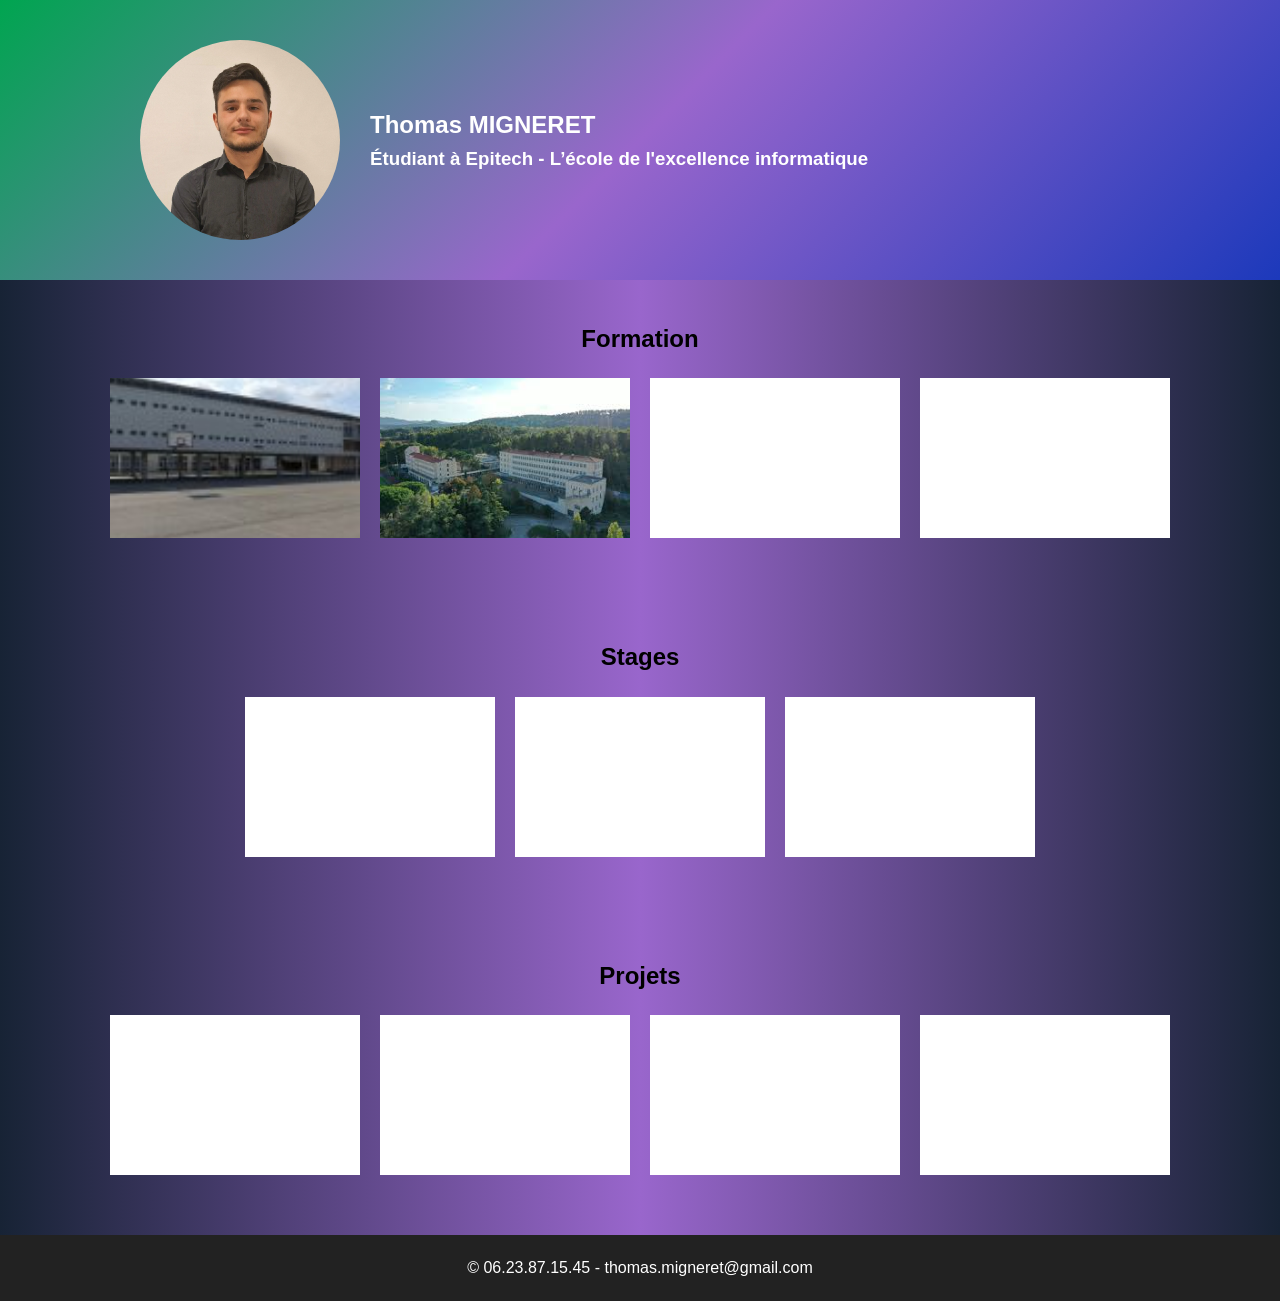
==== index.html @ 387ac21c "[ADD]test" ====
<!DOCTYPE html>
<html lang="fr">
<head>
  <meta charset="UTF-8" />
  <meta name="viewport" content="width=device-width, initial-scale=1.0"/>
  <title>Portfolio Professionnel</title>
  <link rel="stylesheet" href="style.css"/>
</head>
<body>

  <!-- ABOUT ME -->
  <section class="about-me">
    <div class="about-container">
      <img src="img/moi.png" alt="Photo de profil" class="profile-pic">
      <div class="about-text">
        <h1 id="titre">Thomas MIGNERET</h1>
        <h3 id="titre">Étudiant à Epitech - L’école de l'excellence informatique</h3>
      </div>
    </div>
  </section>

  <!-- FORMATION -->
  <section class="section-title">
    <h2 id="cass">Formation</h2>
    <div class="card-grid">

      <a href="formation-ruissatel.html" class="card-link">
        <div class="flip-card">
          <div class="flip-inner">
            <div class="flip-front"><img src="img/ruissatel.jpg" alt=""></div>
            <div class="flip-back"><p>Collège Le Ruissatel - 4 années</p></div>
          </div>
        </div>
      </a>

      <a href="src/valabre.html" class="card-link">
        <div class="flip-card">
          <div class="flip-inner">
            <div class="flip-front"><img src="img/valabre.jpeg" alt=""></div>
            <div class="flip-back"><p>Lycée agricole de Valabre - 1 année</p></div>
          </div>
        </div>
      </a>

      <a href="src/EME.html" class="card-link">
        <div class="flip-card">
          <div class="flip-inner">
            <div class="flip-front"><img src="img/eme.webp" alt=""></div>
            <div class="flip-back"><p>Lycée professionnel EME - 2 années</p></div>
          </div>
        </div>
      </a>

      <a href="src/epitech.html" class="card-link">
        <div class="flip-card">
          <div class="flip-inner">
            <div class="flip-front"><img src="img/epitech.jpg" alt=""></div>
            <div class="flip-back"><p>Epitech - Promotion 2030</p></div>
          </div>
        </div>
      </a>

    </div>
  </section>

  <!-- STAGES -->
  <section class="section-title">
    <h2 id="cass">Stages</h2>
    <div class="card-grid">

      <a href="src/eveche.html" class="card-link">
        <div class="flip-card">
          <div class="flip-inner">
            <div class="flip-front"><img src="img/eveche.jpg" alt=""></div>
            <div class="flip-back"><p>Évêché de Marseille - Technicien</p></div>
          </div>
        </div>
      </a>

      <a href="src/timone.html" class="card-link">
        <div class="flip-card">
          <div class="flip-inner">
            <div class="flip-front"><img src="img/hp.jpg" alt=""></div>
            <div class="flip-back"><p>Hôpital La Timone - Technicien réseau</p></div>
          </div>
        </div>
      </a>

      <a href="src/synkso.html" class="card-link">
        <div class="flip-card">
          <div class="flip-inner">
            <div class="flip-front"><img src="img/synkso.png" alt=""></div>
            <div class="flip-back"><p>Synkso - Technicien réseau</p></div>
          </div>
        </div>
      </a>

    </div>
  </section>

  <!-- PROJETS -->
  <section class="section-title">
    <h2 id="cass">Projets</h2>
    <div class="card-grid">

      <a href="src/projet_github/github_project.html" class="card-link">
        <div class="flip-card">
          <div class="flip-inner">
            <div class="flip-front"><img src="img/epitech.png" alt=""></div>
            <div class="flip-back"><p>Projets Epitech</p></div>
          </div>
        </div>
      </a>

      <a href="projet-chef-oeuvre.html" class="card-link">
        <div class="flip-card">
          <div class="flip-inner">
            <div class="flip-front"><img src="img/chef.png" alt=""></div>
            <div class="flip-back"><p>Projet Chef-d'œuvre</p></div>
          </div>
        </div>
      </a>

      <a href="projet-electronique.html" class="card-link">
        <div class="flip-card">
          <div class="flip-inner">
            <div class="flip-front"><img src="img/SOS.png" alt=""></div>
            <div class="flip-back"><p>Projet électronique</p></div>
          </div>
        </div>
      </a>

      <a href="projet-reseau.html" class="card-link">
        <div class="flip-card">
          <div class="flip-inner">
            <div class="flip-front"><img src="img/gemalto.png" alt=""></div>
            <div class="flip-back"><p>Projet réseau</p></div>
          </div>
        </div>
      </a>

    </div>
  </section>

  <!-- FOOTER -->
  <footer>
    <p>&copy; 06.23.87.15.45 - thomas.migneret@gmail.com</p>
  </footer>

</body>
</html>
---- style.css ----
/* RESET */
* {
  margin: 0;
  padding: 0;
  box-sizing: border-box;
}
body {
  font-family: Arial, sans-serif;
  line-height: 1.6;
  color: #333;
}

/* SECTION TITLES */
.section-title {
  padding: 40px 20px;
  text-align: center;
  background: linear-gradient(to right, #172335, #9966CC, #172335);
}

/* ABOUT ME */
.about-me {
  background: linear-gradient(135deg, #00A550, #9966CC, #1C39BB);
  padding: 40px 20px;
  border-color: #333;
}
#titre {
    color: rgb(255, 255, 255);
}
.about-container {
  display: flex;
  align-items: center;
  max-width: 1000px;
  margin: auto;
  flex-wrap: wrap;
}
.profile-pic {
  width: 200px;
  height: 200px;
  border-radius: 50%;
  object-fit: cover;
  margin-right: 30px;
}
.about-text {
  flex: 1;
}
.about-text h2 {
  margin-bottom: 10px;
}

/* CARD GRID */
.card-grid {
  display: flex;
  flex-wrap: wrap;
  justify-content: center;
  gap: 20px;
  padding: 20px;
}

/* FLIP CARD */
.flip-card {
  background-color: #fff;
  width: 250px;
  height: 160px;
  perspective: 1000px;
}
.flip-inner {
  position: relative;
  width: 100%;
  height: 100%;
  text-align: center;
  transition: transform 0.8s;
  transform-style: preserve-3d;
}
.flip-card:hover .flip-inner {
  transform: rotateY(180deg);
  /* transform: scale(0.97); */
}
.flip-front, .flip-back {
  position: absolute;
  width: 100%;
  height: 100%;
  backface-visibility: hidden;
  overflow: hidden;
}
.flip-front img {
  width: 100%;
  height: 100%;
  object-fit: cover;
}
.flip-back {
  background-color: rgb(248, 248, 248);
  color: rgb(0, 0, 0);
  display: flex;
  align-items: center;
  justify-content: center;
  transform: rotateY(180deg);
  padding: 10px;
}

#cass {
    color: black;
}

/* FOOTER */
footer {
  background: #222;
  color: #fff;
  text-align: center;
  padding: 20px;
}

/* RESPONSIVE */
@media (max-width: 768px) {
  .about-container {
    flex-direction: column;
    align-items: center;
    text-align: center;
  }
  .profile-pic {
    margin-right: 0;
    margin-bottom: 20px;
  }
}
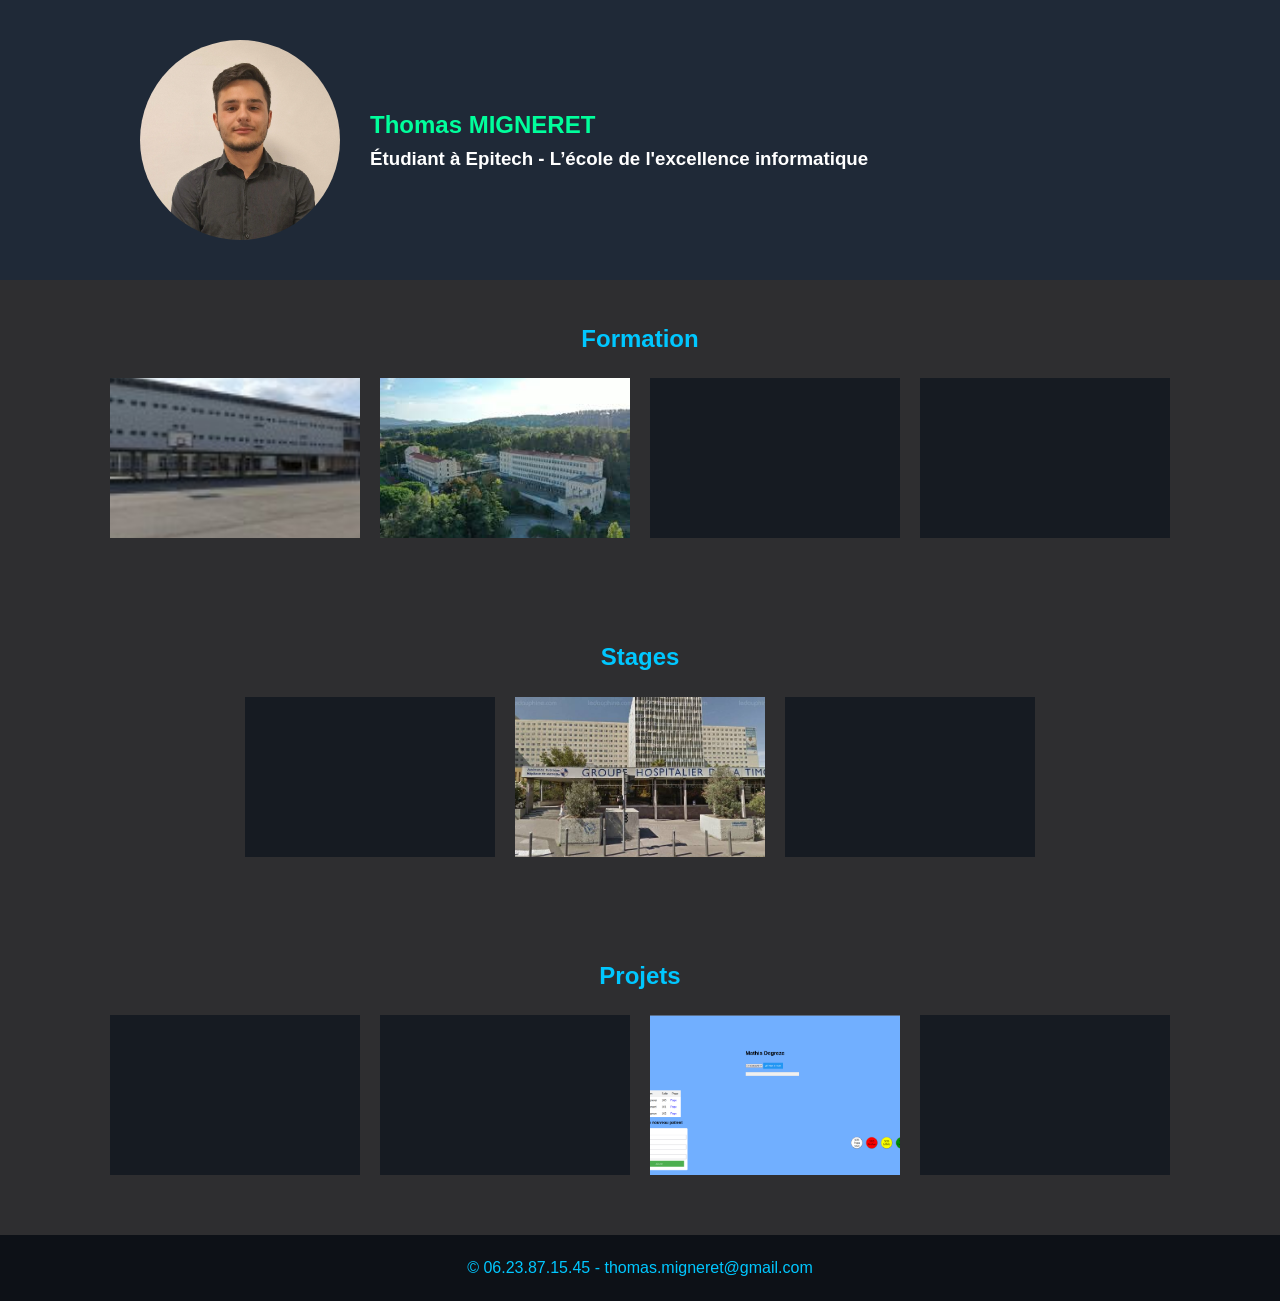
==== commit 7e335785: "[REFONT]style" ====
--- a/index.html
+++ b/index.html
@@ -14,7 +14,7 @@
       <img src="img/moi.png" alt="Photo de profil" class="profile-pic">
       <div class="about-text">
         <h1 id="titre">Thomas MIGNERET</h1>
-        <h3 id="titre">Étudiant à Epitech - L’école de l'excellence informatique</h3>
+        <h3 id="sous-titre">Étudiant à Epitech - L’école de l'excellence informatique</h3>
       </div>
     </div>
   </section>
--- a/style.css
+++ b/style.css
@@ -14,17 +14,22 @@
 .section-title {
   padding: 40px 20px;
   text-align: center;
-  background: linear-gradient(to right, #172335, #9966CC, #172335);
+  background-color: #2e2e30;
 }
 
 /* ABOUT ME */
 .about-me {
-  background: linear-gradient(135deg, #00A550, #9966CC, #1C39BB);
+  /* background: linear-gradient(135deg, #00A550, #9966CC, #1C39BB); */
+  background-color: #1F2937;
   padding: 40px 20px;
   border-color: #333;
 }
 #titre {
-    color: rgb(255, 255, 255);
+    color: #00FF9C;
+}
+
+#sous-titre {
+  color: #FFFFFF;
 }
 .about-container {
   display: flex;
@@ -58,7 +63,7 @@
 
 /* FLIP CARD */
 .flip-card {
-  background-color: #fff;
+  background-color: #161B22;
   width: 250px;
   height: 160px;
   perspective: 1000px;
@@ -74,6 +79,7 @@
 .flip-card:hover .flip-inner {
   transform: rotateY(180deg);
   /* transform: scale(0.97); */
+  border: 1px solid #00FF9C;
 }
 .flip-front, .flip-back {
   position: absolute;
@@ -88,8 +94,8 @@
   object-fit: cover;
 }
 .flip-back {
-  background-color: rgb(248, 248, 248);
-  color: rgb(0, 0, 0);
+  background-color: #161B22;
+  color: #E2E8F0;
   display: flex;
   align-items: center;
   justify-content: center;
@@ -98,13 +104,13 @@
 }
 
 #cass {
-    color: black;
+    color: #00C7FF;
 }
 
 /* FOOTER */
 footer {
-  background: #222;
-  color: #fff;
+  background-color: #0D1117;
+  color: #00C7FF;
   text-align: center;
   padding: 20px;
 }
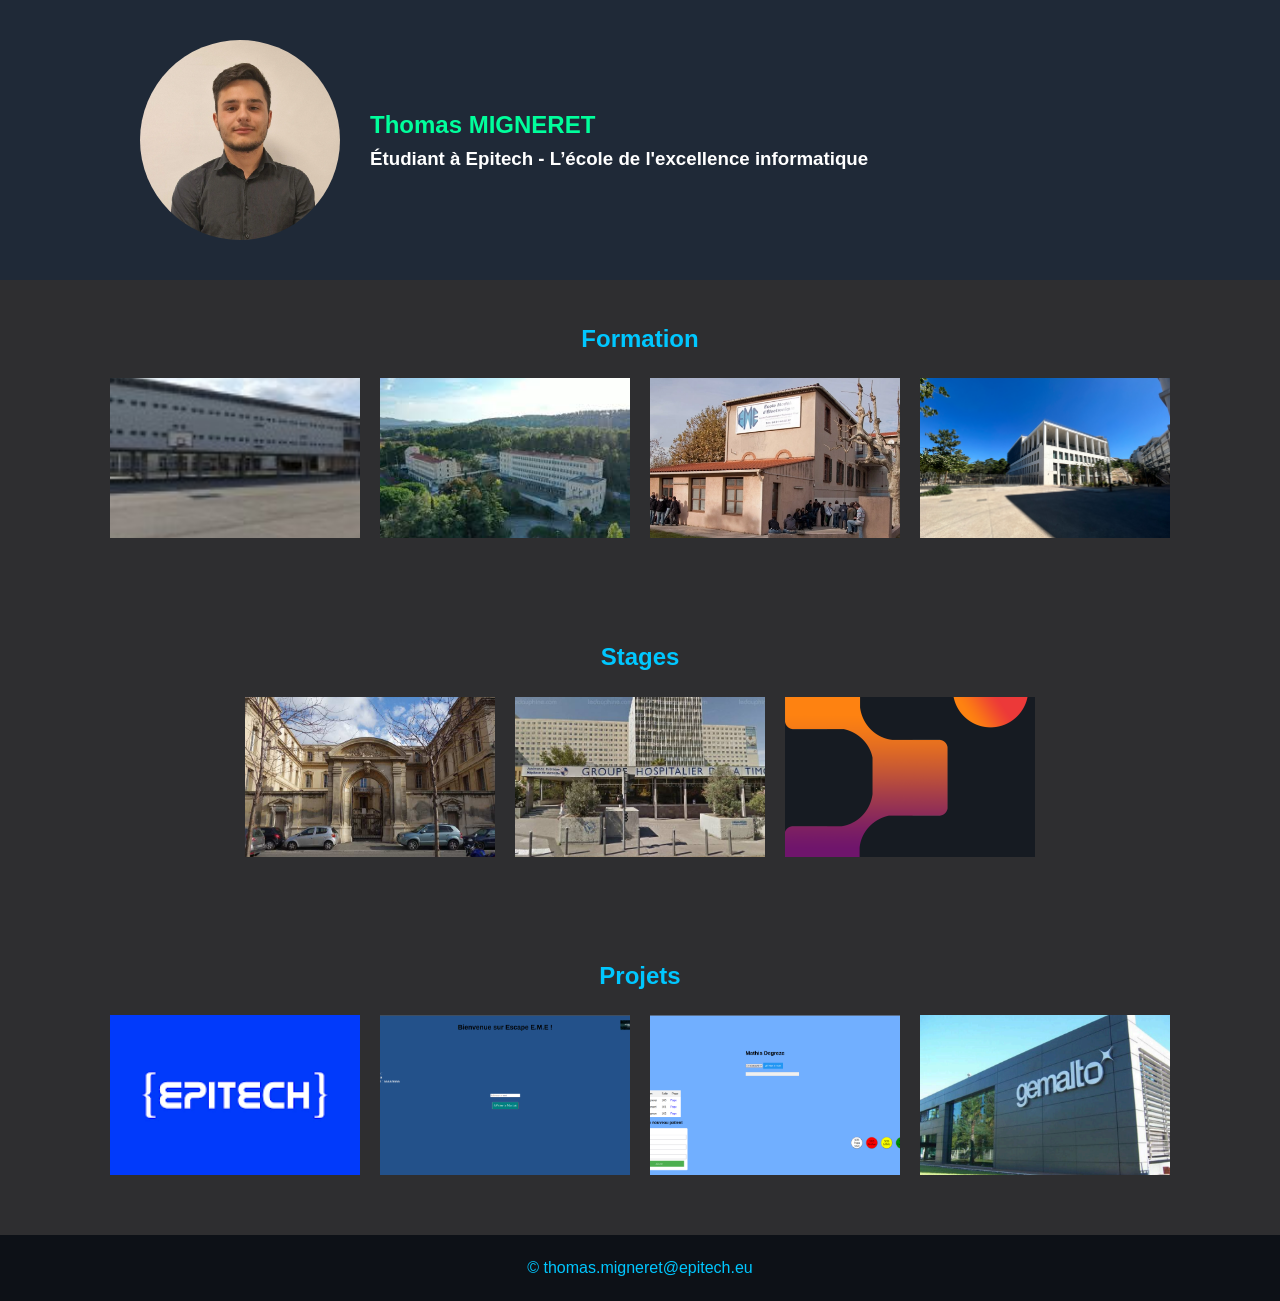
==== commit a75f68db: "[REVIEW]footer" ====
--- a/index.html
+++ b/index.html
@@ -144,7 +144,7 @@
 
   <!-- FOOTER -->
   <footer>
-    <p>&copy; 06.23.87.15.45 - thomas.migneret@gmail.com</p>
+    <p>&copy; thomas.migneret@epitech.eu</p>
   </footer>
 
 </body>
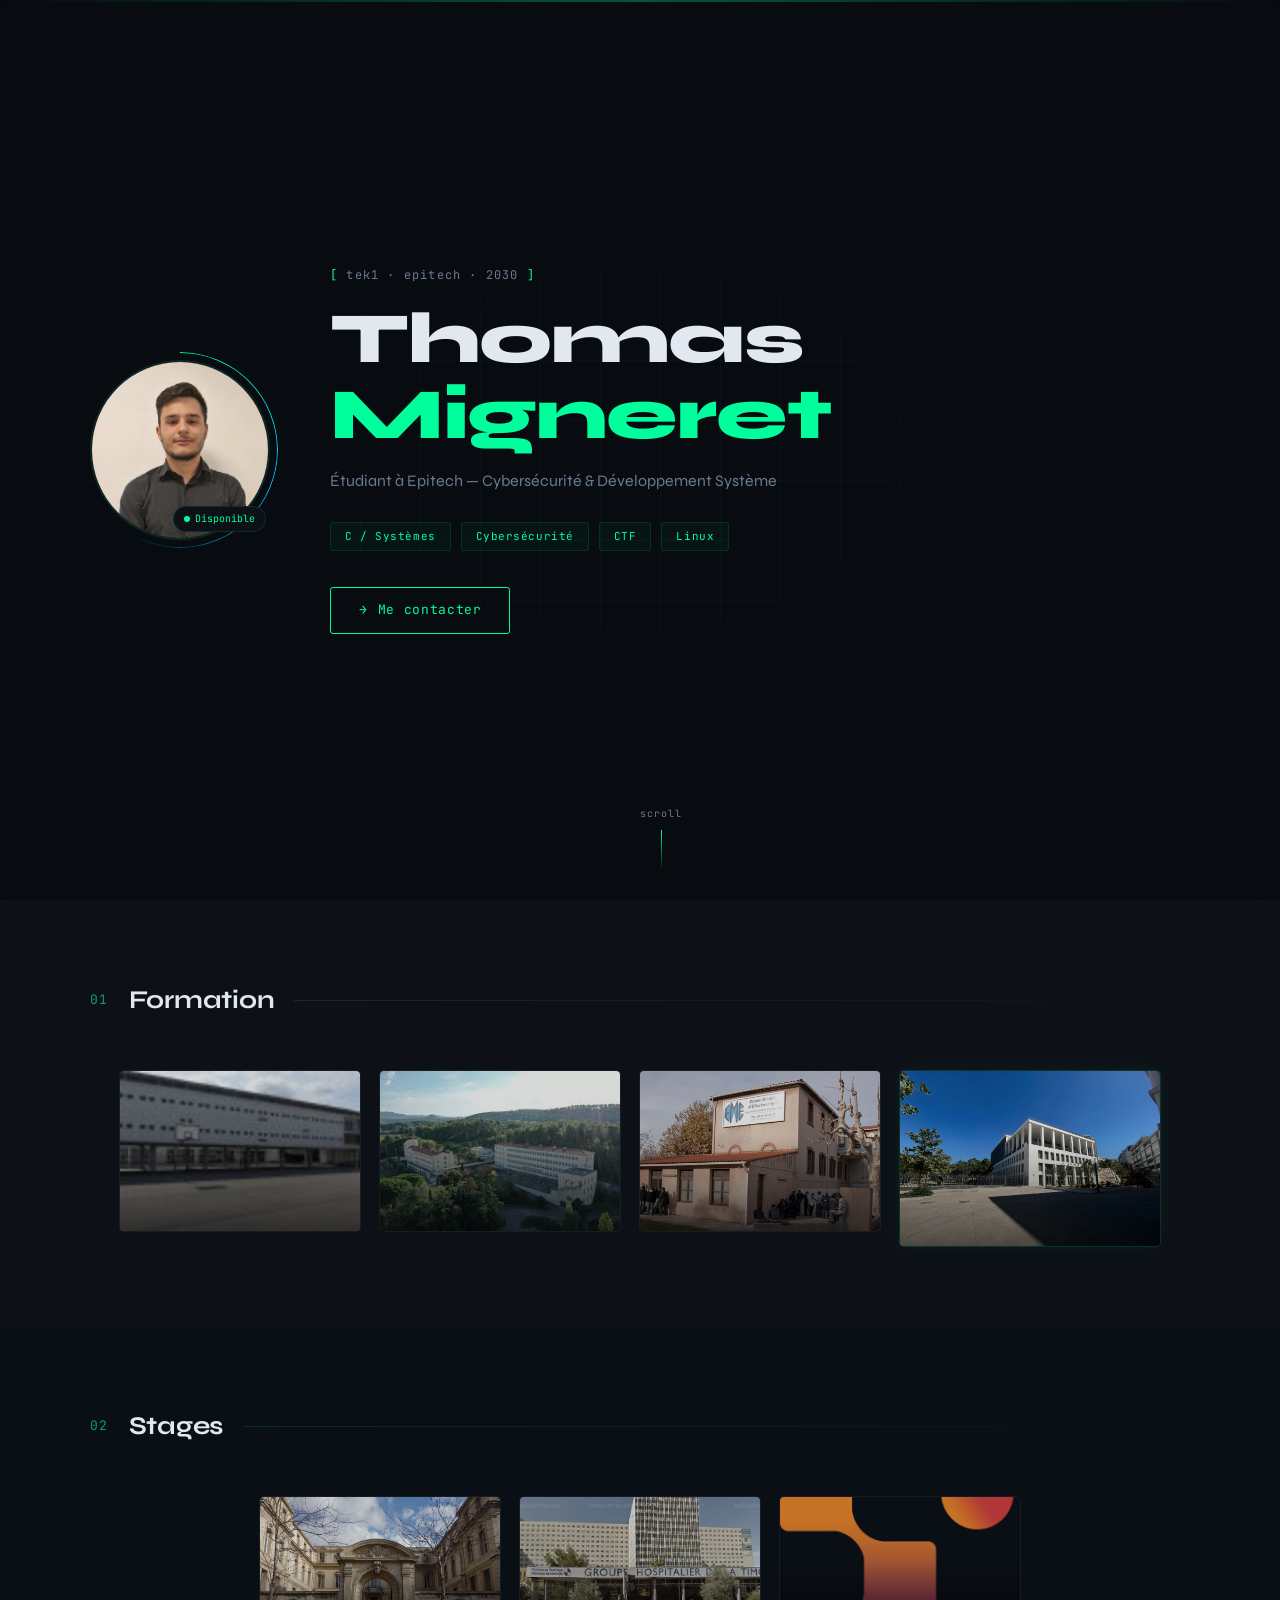
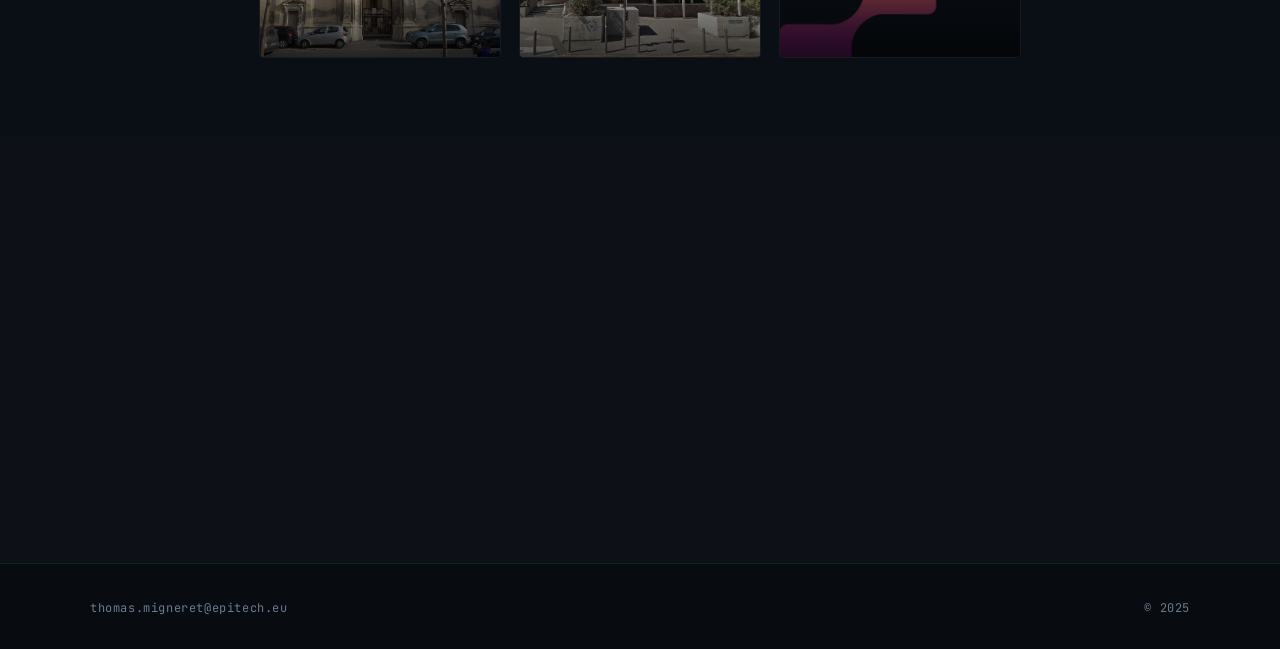
==== commit 7761b4cf: "[release]style" ====
--- a/index.html
+++ b/index.html
@@ -3,32 +3,79 @@
 <head>
   <meta charset="UTF-8" />
   <meta name="viewport" content="width=device-width, initial-scale=1.0"/>
-  <title>Portfolio Professionnel</title>
+  <title>Thomas Migneret — Portfolio</title>
+  <link rel="preconnect" href="https://fonts.googleapis.com">
+  <link rel="preconnect" href="https://fonts.gstatic.com" crossorigin>
+  <link href="https://fonts.googleapis.com/css2?family=JetBrains+Mono:wght@300;400;500;700&family=Syne:wght@400;600;700;800&display=swap" rel="stylesheet">
   <link rel="stylesheet" href="style.css"/>
 </head>
 <body>
 
-  <!-- ABOUT ME -->
-  <section class="about-me">
-    <div class="about-container">
-      <img src="img/moi.png" alt="Photo de profil" class="profile-pic">
-      <div class="about-text">
-        <h1 id="titre">Thomas MIGNERET</h1>
-        <h3 id="sous-titre">Étudiant à Epitech - L’école de l'excellence informatique</h3>
+  <div class="scan-line"></div>
+  <div class="noise-overlay"></div>
+
+  <!-- HERO -->
+  <section class="hero">
+    <div class="hero-bg-grid"></div>
+    <div class="hero-content">
+      <div class="hero-left">
+        <div class="profile-wrapper">
+          <div class="profile-ring"></div>
+          <img src="img/moi.png" alt="Photo de profil" class="profile-pic">
+          <div class="profile-status">
+            <span class="status-dot"></span>
+            <span class="status-text">Disponible</span>
+          </div>
+        </div>
       </div>
+      <div class="hero-right">
+        <div class="hero-tag">
+          <span class="tag-bracket">[</span>
+          <span class="tag-text">tek1 · epitech · 2030</span>
+          <span class="tag-bracket">]</span>
+        </div>
+        <h1 class="hero-name">Thomas<br><span class="accent">Migneret</span></h1>
+        <p class="hero-sub">Étudiant à Epitech — Cybersécurité & Développement Système</p>
+        <div class="hero-skills">
+          <span class="skill-tag">C / Systèmes</span>
+          <span class="skill-tag">Cybersécurité</span>
+          <span class="skill-tag">CTF</span>
+          <span class="skill-tag">Linux</span>
+        </div>
+        <a href="mailto:thomas.migneret@epitech.eu" class="cta-btn">
+          <span class="cta-icon">→</span> Me contacter
+        </a>
+      </div>
+    </div>
+    <div class="hero-scroll">
+      <span>scroll</span>
+      <div class="scroll-bar"></div>
     </div>
   </section>
 
   <!-- FORMATION -->
-  <section class="section-title">
-    <h2 id="cass">Formation</h2>
+  <section class="portfolio-section">
+    <div class="section-header">
+      <span class="section-num">01</span>
+      <h2 class="section-title">Formation</h2>
+      <div class="section-line"></div>
+    </div>
     <div class="card-grid">
 
       <a href="formation-ruissatel.html" class="card-link">
         <div class="flip-card">
           <div class="flip-inner">
-            <div class="flip-front"><img src="img/ruissatel.jpg" alt=""></div>
-            <div class="flip-back"><p>Collège Le Ruissatel - 4 années</p></div>
+            <div class="flip-front">
+              <img src="img/ruissatel.jpg" alt="Collège Le Ruissatel">
+              <div class="card-overlay"></div>
+            </div>
+            <div class="flip-back">
+              <div class="card-back-content">
+                <span class="card-cat">Collège</span>
+                <p class="card-title">Le Ruissatel</p>
+                <span class="card-duration">4 années</span>
+              </div>
+            </div>
           </div>
         </div>
       </a>
@@ -36,8 +83,17 @@
       <a href="src/valabre.html" class="card-link">
         <div class="flip-card">
           <div class="flip-inner">
-            <div class="flip-front"><img src="img/valabre.jpeg" alt=""></div>
-            <div class="flip-back"><p>Lycée agricole de Valabre - 1 année</p></div>
+            <div class="flip-front">
+              <img src="img/valabre.jpeg" alt="Lycée de Valabre">
+              <div class="card-overlay"></div>
+            </div>
+            <div class="flip-back">
+              <div class="card-back-content">
+                <span class="card-cat">Lycée agricole</span>
+                <p class="card-title">Valabre</p>
+                <span class="card-duration">1 année</span>
+              </div>
+            </div>
           </div>
         </div>
       </a>
@@ -45,17 +101,35 @@
       <a href="src/EME.html" class="card-link">
         <div class="flip-card">
           <div class="flip-inner">
-            <div class="flip-front"><img src="img/eme.webp" alt=""></div>
-            <div class="flip-back"><p>Lycée professionnel EME - 2 années</p></div>
+            <div class="flip-front">
+              <img src="img/eme.webp" alt="Lycée EME">
+              <div class="card-overlay"></div>
+            </div>
+            <div class="flip-back">
+              <div class="card-back-content">
+                <span class="card-cat">Lycée pro</span>
+                <p class="card-title">EME</p>
+                <span class="card-duration">2 années</span>
+              </div>
+            </div>
           </div>
         </div>
       </a>
 
       <a href="src/epitech.html" class="card-link">
-        <div class="flip-card">
-          <div class="flip-inner">
-            <div class="flip-front"><img src="img/epitech.jpg" alt=""></div>
-            <div class="flip-back"><p>Epitech - Promotion 2030</p></div>
+        <div class="flip-card featured">
+          <div class="flip-inner">
+            <div class="flip-front">
+              <img src="img/epitech.jpg" alt="Epitech">
+              <div class="card-overlay"></div>
+            </div>
+            <div class="flip-back">
+              <div class="card-back-content">
+                <span class="card-cat">Grande école</span>
+                <p class="card-title">Epitech</p>
+                <span class="card-duration">Promo 2030</span>
+              </div>
+            </div>
           </div>
         </div>
       </a>
@@ -64,15 +138,28 @@
   </section>
 
   <!-- STAGES -->
-  <section class="section-title">
-    <h2 id="cass">Stages</h2>
+  <section class="portfolio-section alt-bg">
+    <div class="section-header">
+      <span class="section-num">02</span>
+      <h2 class="section-title">Stages</h2>
+      <div class="section-line"></div>
+    </div>
     <div class="card-grid">
 
       <a href="src/eveche.html" class="card-link">
         <div class="flip-card">
           <div class="flip-inner">
-            <div class="flip-front"><img src="img/eveche.jpg" alt=""></div>
-            <div class="flip-back"><p>Évêché de Marseille - Technicien</p></div>
+            <div class="flip-front">
+              <img src="img/eveche.jpg" alt="Évêché de Marseille">
+              <div class="card-overlay"></div>
+            </div>
+            <div class="flip-back">
+              <div class="card-back-content">
+                <span class="card-cat">Stage</span>
+                <p class="card-title">Évêché de Marseille</p>
+                <span class="card-duration">Technicien</span>
+              </div>
+            </div>
           </div>
         </div>
       </a>
@@ -80,8 +167,17 @@
       <a href="src/timone.html" class="card-link">
         <div class="flip-card">
           <div class="flip-inner">
-            <div class="flip-front"><img src="img/hp.jpg" alt=""></div>
-            <div class="flip-back"><p>Hôpital La Timone - Technicien réseau</p></div>
+            <div class="flip-front">
+              <img src="img/hp.jpg" alt="Hôpital La Timone">
+              <div class="card-overlay"></div>
+            </div>
+            <div class="flip-back">
+              <div class="card-back-content">
+                <span class="card-cat">Stage</span>
+                <p class="card-title">Hôpital La Timone</p>
+                <span class="card-duration">Technicien réseau</span>
+              </div>
+            </div>
           </div>
         </div>
       </a>
@@ -89,8 +185,17 @@
       <a href="src/synkso.html" class="card-link">
         <div class="flip-card">
           <div class="flip-inner">
-            <div class="flip-front"><img src="img/synkso.png" alt=""></div>
-            <div class="flip-back"><p>Synkso - Technicien réseau</p></div>
+            <div class="flip-front">
+              <img src="img/synkso.png" alt="Synkso">
+              <div class="card-overlay"></div>
+            </div>
+            <div class="flip-back">
+              <div class="card-back-content">
+                <span class="card-cat">Stage</span>
+                <p class="card-title">Synkso</p>
+                <span class="card-duration">Technicien réseau</span>
+              </div>
+            </div>
           </div>
         </div>
       </a>
@@ -99,15 +204,28 @@
   </section>
 
   <!-- PROJETS -->
-  <section class="section-title">
-    <h2 id="cass">Projets</h2>
+  <section class="portfolio-section">
+    <div class="section-header">
+      <span class="section-num">03</span>
+      <h2 class="section-title">Projets</h2>
+      <div class="section-line"></div>
+    </div>
     <div class="card-grid">
 
       <a href="src/projet_github/github_project.html" class="card-link">
-        <div class="flip-card">
-          <div class="flip-inner">
-            <div class="flip-front"><img src="img/epitech.png" alt=""></div>
-            <div class="flip-back"><p>Projets Epitech</p></div>
+        <div class="flip-card featured">
+          <div class="flip-inner">
+            <div class="flip-front">
+              <img src="img/epitech.png" alt="Projets Epitech">
+              <div class="card-overlay"></div>
+            </div>
+            <div class="flip-back">
+              <div class="card-back-content">
+                <span class="card-cat">GitHub</span>
+                <p class="card-title">Projets Epitech</p>
+                <span class="card-duration">Voir tout →</span>
+              </div>
+            </div>
           </div>
         </div>
       </a>
@@ -115,8 +233,17 @@
       <a href="projet-chef-oeuvre.html" class="card-link">
         <div class="flip-card">
           <div class="flip-inner">
-            <div class="flip-front"><img src="img/chef.png" alt=""></div>
-            <div class="flip-back"><p>Projet Chef-d'œuvre</p></div>
+            <div class="flip-front">
+              <img src="img/chef.png" alt="Projet Chef-d'oeuvre">
+              <div class="card-overlay"></div>
+            </div>
+            <div class="flip-back">
+              <div class="card-back-content">
+                <span class="card-cat">Projet</span>
+                <p class="card-title">Chef-d'œuvre</p>
+                <span class="card-duration">Voir →</span>
+              </div>
+            </div>
           </div>
         </div>
       </a>
@@ -124,8 +251,17 @@
       <a href="projet-electronique.html" class="card-link">
         <div class="flip-card">
           <div class="flip-inner">
-            <div class="flip-front"><img src="img/SOS.png" alt=""></div>
-            <div class="flip-back"><p>Projet électronique</p></div>
+            <div class="flip-front">
+              <img src="img/SOS.png" alt="Projet électronique">
+              <div class="card-overlay"></div>
+            </div>
+            <div class="flip-back">
+              <div class="card-back-content">
+                <span class="card-cat">Électronique</span>
+                <p class="card-title">SOS Chute</p>
+                <span class="card-duration">ESP32 · Arduino</span>
+              </div>
+            </div>
           </div>
         </div>
       </a>
@@ -133,8 +269,17 @@
       <a href="projet-reseau.html" class="card-link">
         <div class="flip-card">
           <div class="flip-inner">
-            <div class="flip-front"><img src="img/gemalto.png" alt=""></div>
-            <div class="flip-back"><p>Projet réseau</p></div>
+            <div class="flip-front">
+              <img src="img/gemalto.png" alt="Projet réseau">
+              <div class="card-overlay"></div>
+            </div>
+            <div class="flip-back">
+              <div class="card-back-content">
+                <span class="card-cat">Réseau</span>
+                <p class="card-title">Projet réseau</p>
+                <span class="card-duration">Voir →</span>
+              </div>
+            </div>
           </div>
         </div>
       </a>
@@ -144,8 +289,31 @@
 
   <!-- FOOTER -->
   <footer>
-    <p>&copy; thomas.migneret@epitech.eu</p>
+    <div class="footer-inner">
+      <div class="footer-left">
+        <span class="footer-mono">thomas.migneret@epitech.eu</span>
+      </div>
+      <div class="footer-right">
+        <span class="footer-mono">© 2025</span>
+      </div>
+    </div>
   </footer>
 
+  <script>
+    // Glitch effect sur le nom
+    const name = document.querySelector('.hero-name');
+    setInterval(() => {
+      name.classList.add('glitch');
+      setTimeout(() => name.classList.remove('glitch'), 200);
+    }, 5000);
+
+    // Fade-in au scroll
+    const observer = new IntersectionObserver((entries) => {
+      entries.forEach(e => {
+        if (e.isIntersecting) e.target.classList.add('visible');
+      });
+    }, { threshold: 0.1 });
+    document.querySelectorAll('.flip-card, .section-header').forEach(el => observer.observe(el));
+  </script>
 </body>
 </html>
--- a/style.css
+++ b/style.css
@@ -1,129 +1,491 @@
-/* RESET */
-* {
-  margin: 0;
-  padding: 0;
+/* ============================
+   RESET & BASE
+   ============================ */
+*, *::before, *::after {
+  margin: 0; padding: 0;
   box-sizing: border-box;
 }
+
+:root {
+  --bg-deep:     #080B10;
+  --bg-mid:      #0D1117;
+  --bg-card:     #111820;
+  --bg-section:  #0A0F16;
+  --green:       #00FF9C;
+  --green-dim:   #00C97A;
+  --blue:        #00C7FF;
+  --blue-dim:    #0099CC;
+  --text:        #E2E8F0;
+  --text-muted:  #6B7A90;
+  --border:      rgba(0,255,156,0.12);
+  --border-blue: rgba(0,199,255,0.15);
+  --font-mono:   'JetBrains Mono', monospace;
+  --font-display: 'Syne', sans-serif;
+}
+
+html { scroll-behavior: smooth; }
+
 body {
-  font-family: Arial, sans-serif;
+  font-family: var(--font-display);
+  background-color: var(--bg-deep);
+  color: var(--text);
   line-height: 1.6;
-  color: #333;
-}
-
-/* SECTION TITLES */
-.section-title {
-  padding: 40px 20px;
-  text-align: center;
-  background-color: #2e2e30;
-}
-
-/* ABOUT ME */
-.about-me {
-  /* background: linear-gradient(135deg, #00A550, #9966CC, #1C39BB); */
-  background-color: #1F2937;
-  padding: 40px 20px;
-  border-color: #333;
-}
-#titre {
-    color: #00FF9C;
-}
-
-#sous-titre {
-  color: #FFFFFF;
-}
-.about-container {
-  display: flex;
-  align-items: center;
-  max-width: 1000px;
-  margin: auto;
-  flex-wrap: wrap;
+  overflow-x: hidden;
+}
+
+/* ============================
+   AMBIENT EFFECTS
+   ============================ */
+.scan-line {
+  position: fixed;
+  top: 0; left: 0; right: 0;
+  height: 2px;
+  background: linear-gradient(90deg, transparent, var(--green), transparent);
+  opacity: 0.3;
+  animation: scanMove 8s linear infinite;
+  z-index: 999;
+  pointer-events: none;
+}
+@keyframes scanMove {
+  0%   { top: 0; opacity: 0.4; }
+  50%  { opacity: 0.1; }
+  100% { top: 100vh; opacity: 0.4; }
+}
+
+.noise-overlay {
+  position: fixed;
+  inset: 0;
+  background-image: url("data:image/svg+xml,%3Csvg viewBox='0 0 256 256' xmlns='http://www.w3.org/2000/svg'%3E%3Cfilter id='noise'%3E%3CfeTurbulence type='fractalNoise' baseFrequency='0.9' numOctaves='4' stitchTiles='stitch'/%3E%3C/filter%3E%3Crect width='100%25' height='100%25' filter='url(%23noise)'/%3E%3C/svg%3E");
+  opacity: 0.025;
+  pointer-events: none;
+  z-index: 0;
+}
+
+/* ============================
+   HERO
+   ============================ */
+.hero {
+  position: relative;
+  min-height: 100vh;
+  display: flex;
+  flex-direction: column;
+  justify-content: center;
+  background: var(--bg-deep);
+  overflow: hidden;
+  padding: 60px 40px;
+}
+
+.hero-bg-grid {
+  position: absolute;
+  inset: 0;
+  background-image:
+    linear-gradient(rgba(0,255,156,0.04) 1px, transparent 1px),
+    linear-gradient(90deg, rgba(0,255,156,0.04) 1px, transparent 1px);
+  background-size: 60px 60px;
+  mask-image: radial-gradient(ellipse 80% 80% at 50% 50%, black, transparent);
+}
+
+.hero-content {
+  position: relative;
+  display: flex;
+  align-items: center;
+  gap: 60px;
+  max-width: 1100px;
+  margin: 0 auto;
+  width: 100%;
+  z-index: 1;
+}
+
+/* Profile */
+.hero-left { flex-shrink: 0; }
+
+.profile-wrapper {
+  position: relative;
+  width: 180px;
+  height: 180px;
 }
 .profile-pic {
-  width: 200px;
-  height: 200px;
+  width: 180px;
+  height: 180px;
   border-radius: 50%;
   object-fit: cover;
-  margin-right: 30px;
-}
-.about-text {
+  border: 2px solid var(--border);
+  position: relative;
+  z-index: 1;
+  filter: grayscale(20%) contrast(1.05);
+  transition: filter 0.3s;
+}
+.profile-pic:hover { filter: grayscale(0%) contrast(1.1); }
+
+.profile-ring {
+  position: absolute;
+  inset: -8px;
+  border-radius: 50%;
+  border: 1px solid transparent;
+  background: conic-gradient(var(--green), var(--blue), transparent 60%) border-box;
+  -webkit-mask: linear-gradient(#fff 0 0) padding-box, linear-gradient(#fff 0 0);
+  -webkit-mask-composite: destination-out;
+  mask-composite: exclude;
+  animation: ringRotate 8s linear infinite;
+}
+@keyframes ringRotate { to { transform: rotate(360deg); } }
+
+.profile-status {
+  position: absolute;
+  bottom: 8px; right: 4px;
+  display: flex;
+  align-items: center;
+  gap: 5px;
+  background: var(--bg-mid);
+  border: 1px solid var(--border);
+  border-radius: 20px;
+  padding: 4px 10px;
+  font-family: var(--font-mono);
+  font-size: 10px;
+  color: var(--green);
+  z-index: 2;
+}
+.status-dot {
+  width: 6px; height: 6px;
+  border-radius: 50%;
+  background: var(--green);
+  animation: pulse 2s ease infinite;
+}
+@keyframes pulse {
+  0%, 100% { opacity: 1; transform: scale(1); }
+  50%       { opacity: 0.5; transform: scale(0.8); }
+}
+
+/* Hero text */
+.hero-right { flex: 1; }
+
+.hero-tag {
+  font-family: var(--font-mono);
+  font-size: 12px;
+  color: var(--text-muted);
+  letter-spacing: 0.1em;
+  margin-bottom: 16px;
+  animation: fadeIn 0.6s ease both;
+}
+.tag-bracket { color: var(--green); }
+
+.hero-name {
+  font-family: var(--font-display);
+  font-size: clamp(2.8rem, 6vw, 4.5rem);
+  font-weight: 800;
+  line-height: 1.05;
+  color: var(--text);
+  letter-spacing: -0.02em;
+  margin-bottom: 16px;
+  animation: fadeIn 0.6s 0.1s ease both;
+}
+.hero-name .accent { color: var(--green); }
+
+.hero-name.glitch {
+  text-shadow:
+    2px 0 var(--blue), -2px 0 var(--green);
+  animation: glitch 0.15s steps(2) both;
+}
+@keyframes glitch {
+  0%   { clip-path: inset(10% 0 80% 0); transform: translateX(-3px); }
+  25%  { clip-path: inset(40% 0 50% 0); transform: translateX(3px); }
+  50%  { clip-path: inset(70% 0 20% 0); transform: translateX(-2px); }
+  100% { clip-path: none; transform: none; }
+}
+
+.hero-sub {
+  font-size: 1rem;
+  color: var(--text-muted);
+  margin-bottom: 28px;
+  font-weight: 400;
+  animation: fadeIn 0.6s 0.2s ease both;
+}
+
+.hero-skills {
+  display: flex;
+  flex-wrap: wrap;
+  gap: 10px;
+  margin-bottom: 36px;
+  animation: fadeIn 0.6s 0.3s ease both;
+}
+.skill-tag {
+  font-family: var(--font-mono);
+  font-size: 11px;
+  padding: 5px 14px;
+  border: 1px solid var(--border);
+  border-radius: 3px;
+  color: var(--green);
+  background: rgba(0,255,156,0.04);
+  letter-spacing: 0.05em;
+  transition: all 0.2s;
+}
+.skill-tag:hover {
+  background: rgba(0,255,156,0.1);
+  border-color: var(--green);
+}
+
+.cta-btn {
+  display: inline-flex;
+  align-items: center;
+  gap: 10px;
+  padding: 12px 28px;
+  background: transparent;
+  border: 1px solid var(--green);
+  color: var(--green);
+  text-decoration: none;
+  font-family: var(--font-mono);
+  font-size: 13px;
+  border-radius: 3px;
+  letter-spacing: 0.05em;
+  transition: all 0.25s;
+  animation: fadeIn 0.6s 0.4s ease both;
+  position: relative;
+  overflow: hidden;
+}
+.cta-btn::before {
+  content: '';
+  position: absolute;
+  inset: 0;
+  background: var(--green);
+  transform: translateX(-100%);
+  transition: transform 0.25s;
+  z-index: -1;
+}
+.cta-btn:hover {
+  color: var(--bg-deep);
+}
+.cta-btn:hover::before { transform: translateX(0); }
+.cta-icon { transition: transform 0.2s; }
+.cta-btn:hover .cta-icon { transform: translateX(4px); }
+
+/* Scroll hint */
+.hero-scroll {
+  position: absolute;
+  bottom: 30px; left: 50%;
+  transform: translateX(-50%);
+  display: flex;
+  flex-direction: column;
+  align-items: center;
+  gap: 8px;
+  font-family: var(--font-mono);
+  font-size: 10px;
+  color: var(--text-muted);
+  letter-spacing: 0.1em;
+  animation: fadeIn 1s 1s ease both;
+}
+.scroll-bar {
+  width: 1px;
+  height: 40px;
+  background: linear-gradient(var(--green), transparent);
+  animation: scrollPulse 1.5s ease infinite;
+}
+@keyframes scrollPulse {
+  0%, 100% { opacity: 0.3; transform: scaleY(1); }
+  50%       { opacity: 1; transform: scaleY(1.1); }
+}
+
+@keyframes fadeIn {
+  from { opacity: 0; transform: translateY(12px); }
+  to   { opacity: 1; transform: translateY(0); }
+}
+
+/* ============================
+   SECTIONS
+   ============================ */
+.portfolio-section {
+  padding: 80px 40px;
+  background: var(--bg-mid);
+  position: relative;
+}
+.portfolio-section.alt-bg {
+  background: var(--bg-section);
+}
+
+.section-header {
+  display: flex;
+  align-items: center;
+  gap: 20px;
+  max-width: 1100px;
+  margin: 0 auto 50px;
+  opacity: 0;
+  transform: translateY(20px);
+  transition: opacity 0.5s, transform 0.5s;
+}
+.section-header.visible {
+  opacity: 1; transform: translateY(0);
+}
+
+.section-num {
+  font-family: var(--font-mono);
+  font-size: 13px;
+  color: var(--green);
+  opacity: 0.6;
+  letter-spacing: 0.1em;
+}
+.section-title {
+  font-family: var(--font-display);
+  font-size: 1.6rem;
+  font-weight: 700;
+  color: var(--text);
+  letter-spacing: -0.01em;
+}
+.section-line {
   flex: 1;
-}
-.about-text h2 {
-  margin-bottom: 10px;
-}
-
-/* CARD GRID */
+  height: 1px;
+  background: linear-gradient(90deg, var(--border-blue), transparent);
+}
+
+/* ============================
+   CARD GRID
+   ============================ */
 .card-grid {
   display: flex;
   flex-wrap: wrap;
   justify-content: center;
   gap: 20px;
-  padding: 20px;
-}
-
-/* FLIP CARD */
+  max-width: 1100px;
+  margin: 0 auto;
+}
+
+/* ============================
+   FLIP CARD
+   ============================ */
+.card-link { text-decoration: none; }
+
 .flip-card {
-  background-color: #161B22;
-  width: 250px;
+  width: 240px;
   height: 160px;
-  perspective: 1000px;
-}
+  perspective: 1200px;
+  opacity: 0;
+  transform: translateY(20px);
+  transition: opacity 0.5s, transform 0.5s;
+}
+.flip-card.visible {
+  opacity: 1; transform: translateY(0);
+}
+.flip-card.featured {
+  width: 260px;
+  height: 175px;
+}
+.flip-card.featured .flip-inner {
+  box-shadow: 0 0 0 1px var(--border), 0 0 20px rgba(0,255,156,0.06);
+}
+
 .flip-inner {
   position: relative;
-  width: 100%;
-  height: 100%;
+  width: 100%; height: 100%;
   text-align: center;
-  transition: transform 0.8s;
+  transition: transform 0.7s cubic-bezier(0.23, 1, 0.32, 1);
   transform-style: preserve-3d;
+  border-radius: 4px;
+  box-shadow: 0 0 0 1px rgba(255,255,255,0.05);
 }
 .flip-card:hover .flip-inner {
   transform: rotateY(180deg);
-  /* transform: scale(0.97); */
-  border: 1px solid #00FF9C;
-}
+}
+
 .flip-front, .flip-back {
   position: absolute;
-  width: 100%;
-  height: 100%;
+  width: 100%; height: 100%;
   backface-visibility: hidden;
+  border-radius: 4px;
   overflow: hidden;
 }
+
 .flip-front img {
-  width: 100%;
-  height: 100%;
+  width: 100%; height: 100%;
   object-fit: cover;
-}
+  transition: transform 0.4s;
+  filter: grayscale(20%) brightness(0.85);
+}
+.flip-card:hover .flip-front img {
+  transform: scale(1.04);
+}
+
+.card-overlay {
+  position: absolute;
+  inset: 0;
+  background: linear-gradient(
+    to bottom,
+    transparent 40%,
+    rgba(0,0,0,0.6) 100%
+  );
+}
+
 .flip-back {
-  background-color: #161B22;
-  color: #E2E8F0;
+  background: var(--bg-card);
+  border: 1px solid var(--border);
+  transform: rotateY(180deg);
   display: flex;
   align-items: center;
   justify-content: center;
-  transform: rotateY(180deg);
-  padding: 10px;
-}
-
-#cass {
-    color: #00C7FF;
-}
-
-/* FOOTER */
+}
+
+.card-back-content {
+  display: flex;
+  flex-direction: column;
+  align-items: center;
+  gap: 6px;
+}
+.card-cat {
+  font-family: var(--font-mono);
+  font-size: 10px;
+  color: var(--green);
+  letter-spacing: 0.12em;
+  text-transform: uppercase;
+  opacity: 0.7;
+}
+.card-title {
+  font-family: var(--font-display);
+  font-size: 1.1rem;
+  font-weight: 700;
+  color: var(--text);
+}
+.card-duration {
+  font-family: var(--font-mono);
+  font-size: 11px;
+  color: var(--blue);
+  opacity: 0.8;
+}
+
+/* ============================
+   FOOTER
+   ============================ */
 footer {
-  background-color: #0D1117;
-  color: #00C7FF;
-  text-align: center;
-  padding: 20px;
-}
-
-/* RESPONSIVE */
+  background: var(--bg-deep);
+  border-top: 1px solid var(--border);
+  padding: 30px 40px;
+}
+.footer-inner {
+  max-width: 1100px;
+  margin: 0 auto;
+  display: flex;
+  justify-content: space-between;
+  align-items: center;
+}
+.footer-mono {
+  font-family: var(--font-mono);
+  font-size: 12px;
+  color: var(--text-muted);
+  letter-spacing: 0.05em;
+}
+
+/* ============================
+   RESPONSIVE
+   ============================ */
 @media (max-width: 768px) {
-  .about-container {
+  .hero-content {
     flex-direction: column;
-    align-items: center;
-    text-align: center;
+    align-items: flex-start;
+    gap: 36px;
+    padding: 40px 0;
   }
-  .profile-pic {
-    margin-right: 0;
-    margin-bottom: 20px;
-  }
-}
+  .profile-wrapper { width: 130px; height: 130px; }
+  .profile-pic { width: 130px; height: 130px; }
+  .hero-name { font-size: 2.4rem; }
+  .portfolio-section { padding: 60px 20px; }
+  .section-header { margin-bottom: 36px; }
+  .flip-card { width: 45%; min-width: 140px; height: 130px; }
+  .flip-card.featured { width: 45%; height: 140px; }
+  .footer-inner { flex-direction: column; gap: 8px; text-align: center; }
+}
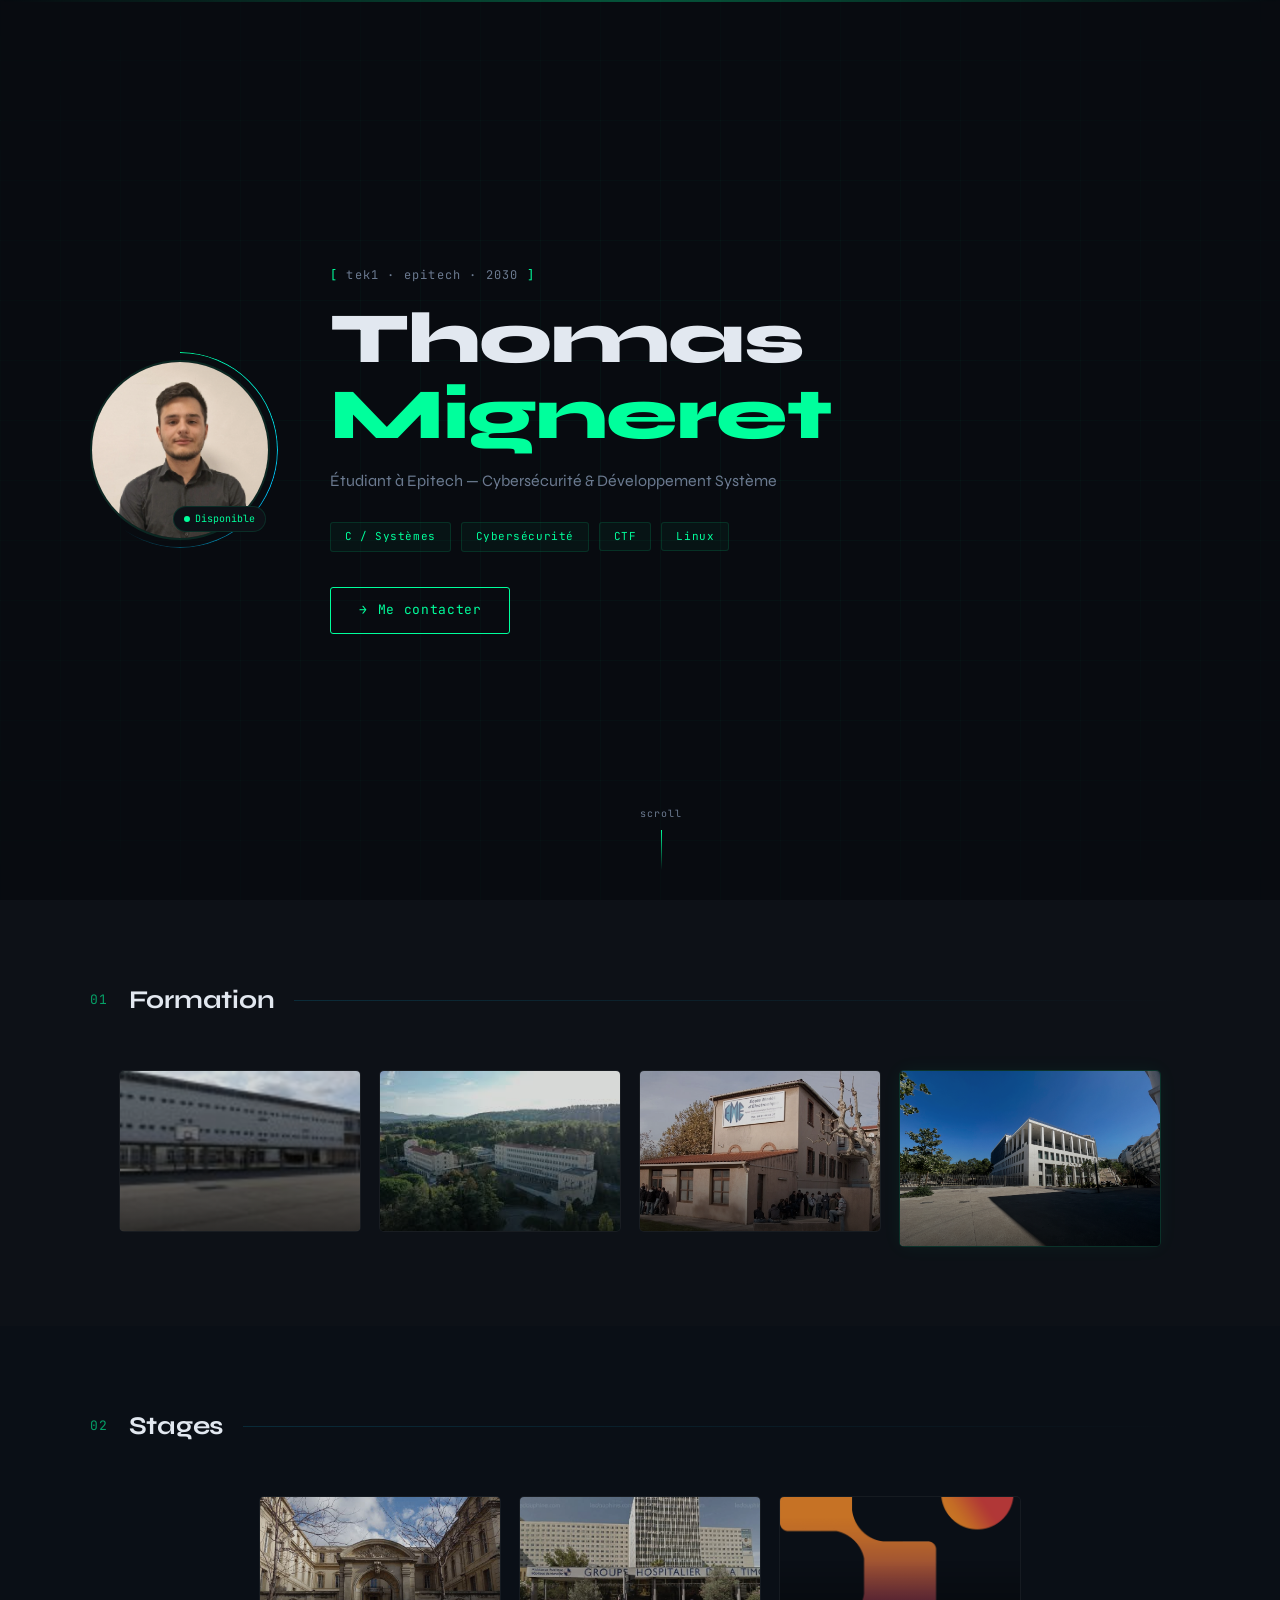
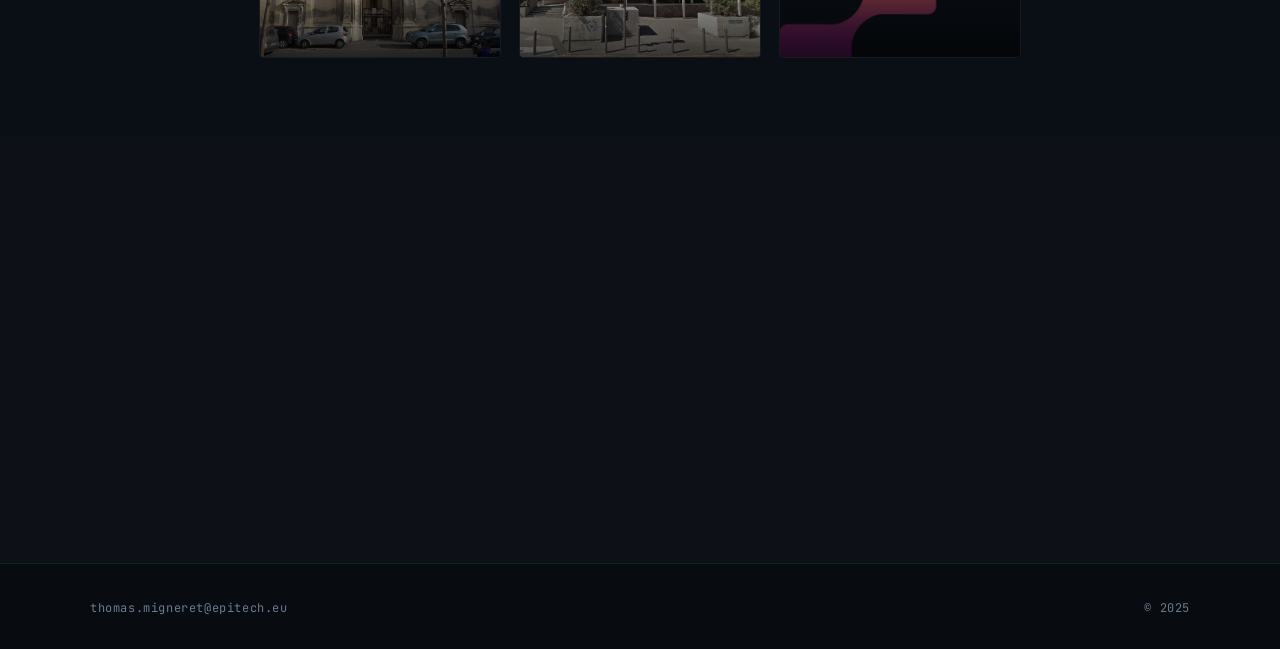
==== commit 6fe79ad1: "[ADD]Formations-Link" ====
--- a/index.html
+++ b/index.html
@@ -62,7 +62,7 @@
     </div>
     <div class="card-grid">
 
-      <a href="formation-ruissatel.html" class="card-link">
+      <a href="src/Formations/college-ruissatel.html" class="card-link">
         <div class="flip-card">
           <div class="flip-inner">
             <div class="flip-front">
@@ -80,7 +80,7 @@
         </div>
       </a>
 
-      <a href="src/valabre.html" class="card-link">
+      <a href="src/Formations/lycee-agricole-valabre.html" class="card-link">
         <div class="flip-card">
           <div class="flip-inner">
             <div class="flip-front">
@@ -98,7 +98,7 @@
         </div>
       </a>
 
-      <a href="src/EME.html" class="card-link">
+      <a href="src/Formations/lycee-pro-electronique.html" class="card-link">
         <div class="flip-card">
           <div class="flip-inner">
             <div class="flip-front">
@@ -116,7 +116,7 @@
         </div>
       </a>
 
-      <a href="src/epitech.html" class="card-link">
+      <a href="src/Formations/epitech-marseille.html" class="card-link">
         <div class="flip-card featured">
           <div class="flip-inner">
             <div class="flip-front">
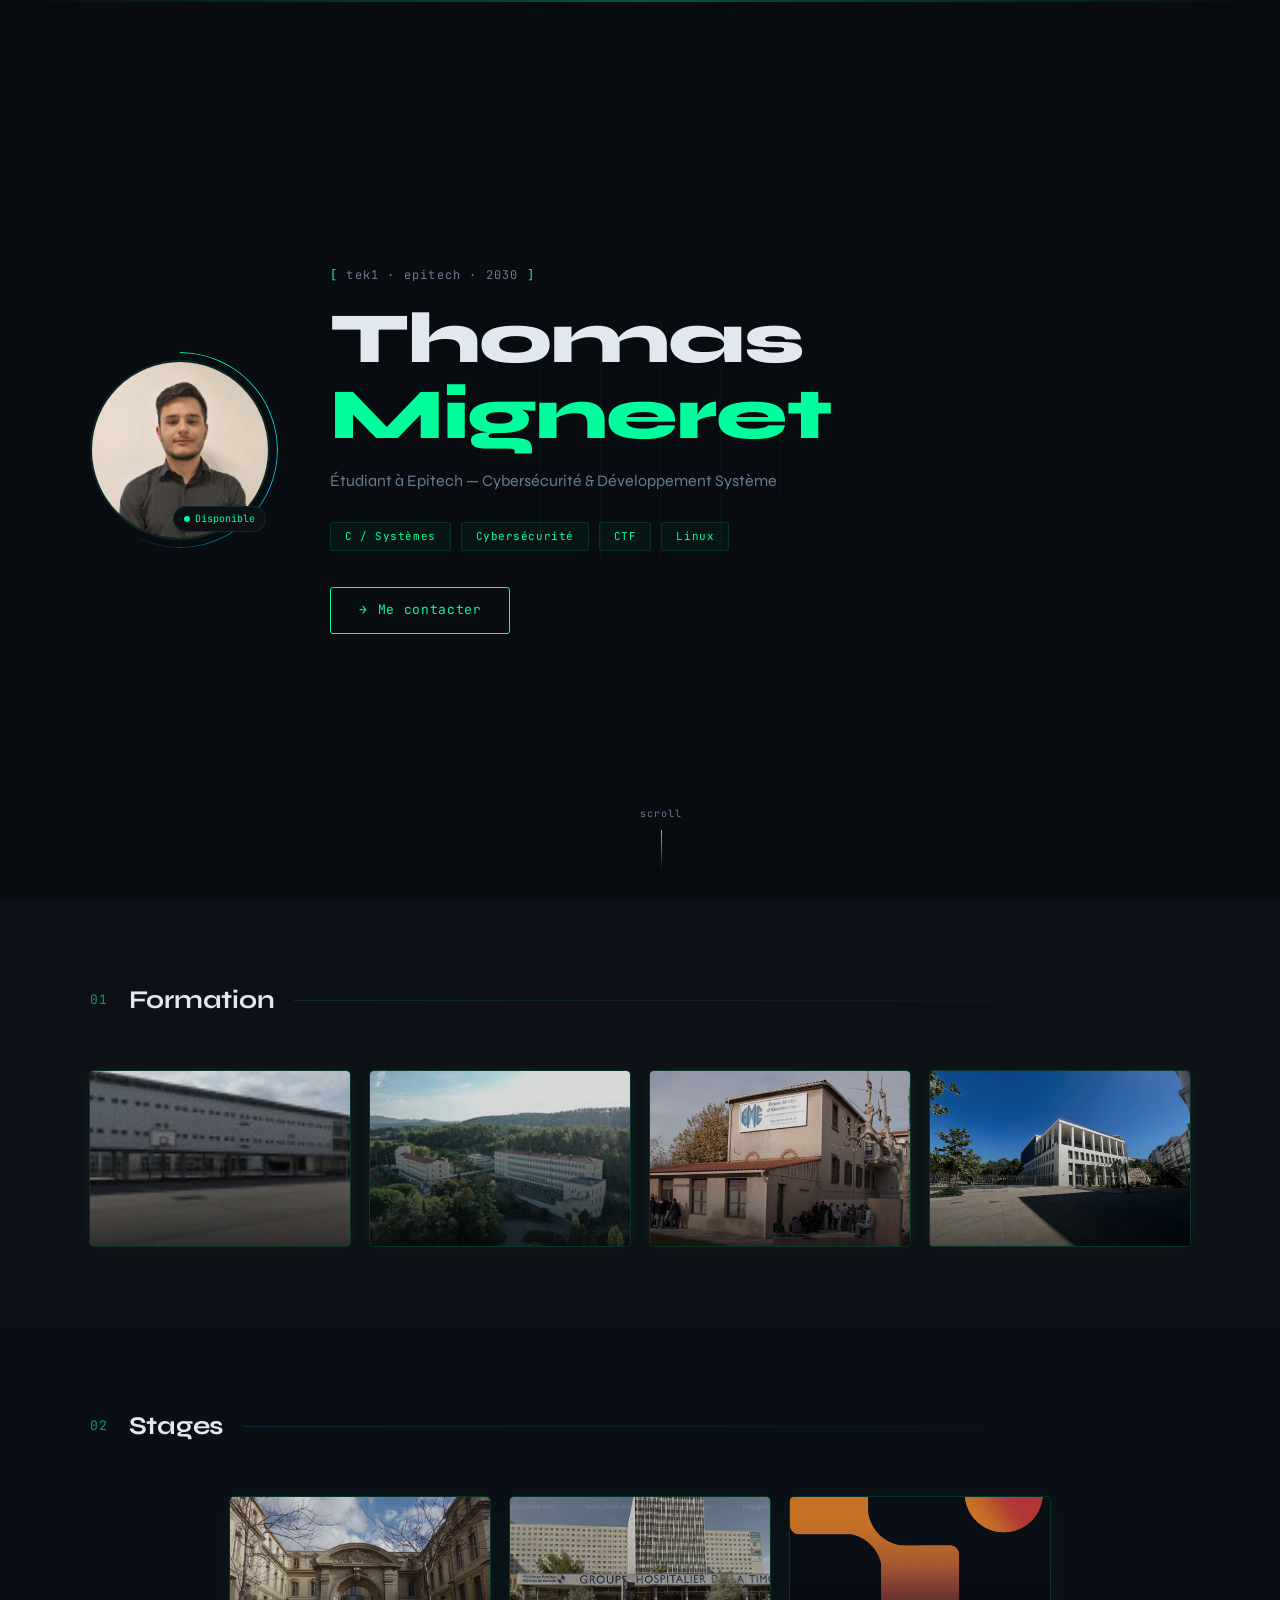
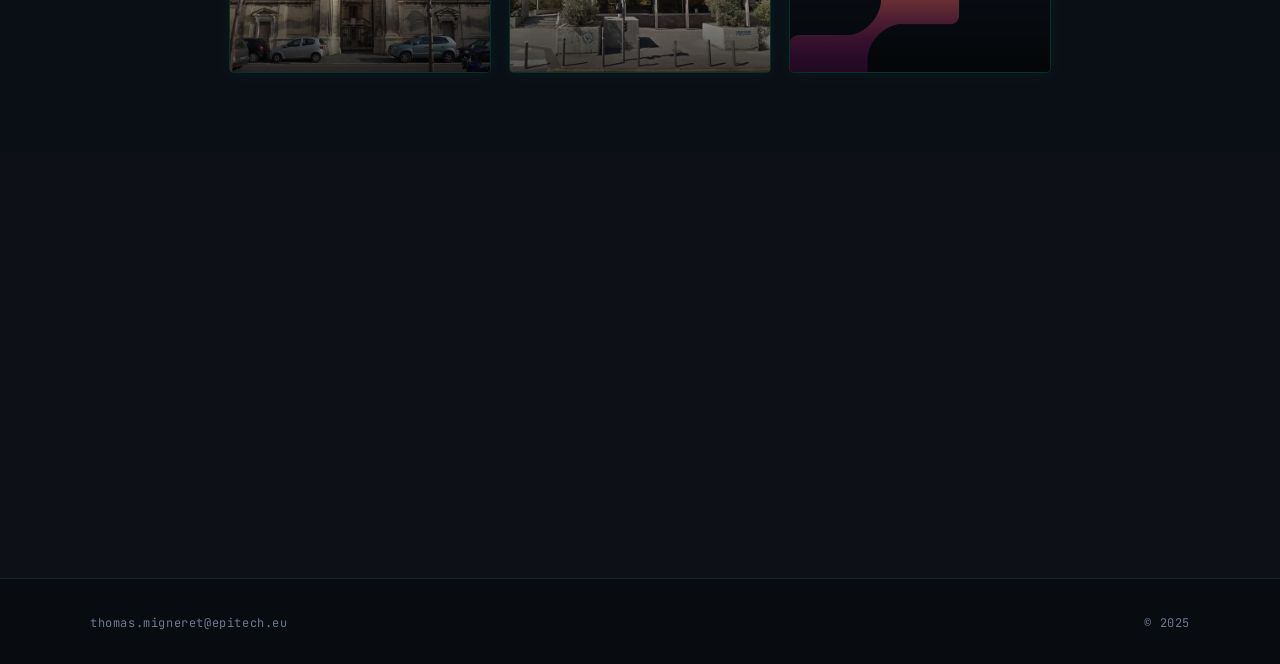
==== commit fa1fc1e5: "[REVIEW]All-Card-Feat" ====
--- a/index.html
+++ b/index.html
@@ -63,7 +63,7 @@
     <div class="card-grid">
 
       <a href="src/Formations/college-ruissatel.html" class="card-link">
-        <div class="flip-card">
+        <div class="flip-card featured">
           <div class="flip-inner">
             <div class="flip-front">
               <img src="img/ruissatel.jpg" alt="Collège Le Ruissatel">
@@ -81,7 +81,7 @@
       </a>
 
       <a href="src/Formations/lycee-agricole-valabre.html" class="card-link">
-        <div class="flip-card">
+        <div class="flip-card featured">
           <div class="flip-inner">
             <div class="flip-front">
               <img src="img/valabre.jpeg" alt="Lycée de Valabre">
@@ -99,7 +99,7 @@
       </a>
 
       <a href="src/Formations/lycee-pro-electronique.html" class="card-link">
-        <div class="flip-card">
+        <div class="flip-card featured">
           <div class="flip-inner">
             <div class="flip-front">
               <img src="img/eme.webp" alt="Lycée EME">
@@ -147,7 +147,7 @@
     <div class="card-grid">
 
       <a href="src/eveche.html" class="card-link">
-        <div class="flip-card">
+        <div class="flip-card featured">
           <div class="flip-inner">
             <div class="flip-front">
               <img src="img/eveche.jpg" alt="Évêché de Marseille">
@@ -165,7 +165,7 @@
       </a>
 
       <a href="src/timone.html" class="card-link">
-        <div class="flip-card">
+        <div class="flip-card featured">
           <div class="flip-inner">
             <div class="flip-front">
               <img src="img/hp.jpg" alt="Hôpital La Timone">
@@ -183,7 +183,7 @@
       </a>
 
       <a href="src/synkso.html" class="card-link">
-        <div class="flip-card">
+        <div class="flip-card featured">
           <div class="flip-inner">
             <div class="flip-front">
               <img src="img/synkso.png" alt="Synkso">
@@ -231,7 +231,7 @@
       </a>
 
       <a href="projet-chef-oeuvre.html" class="card-link">
-        <div class="flip-card">
+        <div class="flip-card featured">
           <div class="flip-inner">
             <div class="flip-front">
               <img src="img/chef.png" alt="Projet Chef-d'oeuvre">
@@ -249,7 +249,7 @@
       </a>
 
       <a href="projet-electronique.html" class="card-link">
-        <div class="flip-card">
+        <div class="flip-card featured">
           <div class="flip-inner">
             <div class="flip-front">
               <img src="img/SOS.png" alt="Projet électronique">
@@ -267,7 +267,7 @@
       </a>
 
       <a href="projet-reseau.html" class="card-link">
-        <div class="flip-card">
+        <div class="flip-card featured">
           <div class="flip-inner">
             <div class="flip-front">
               <img src="img/gemalto.png" alt="Projet réseau">
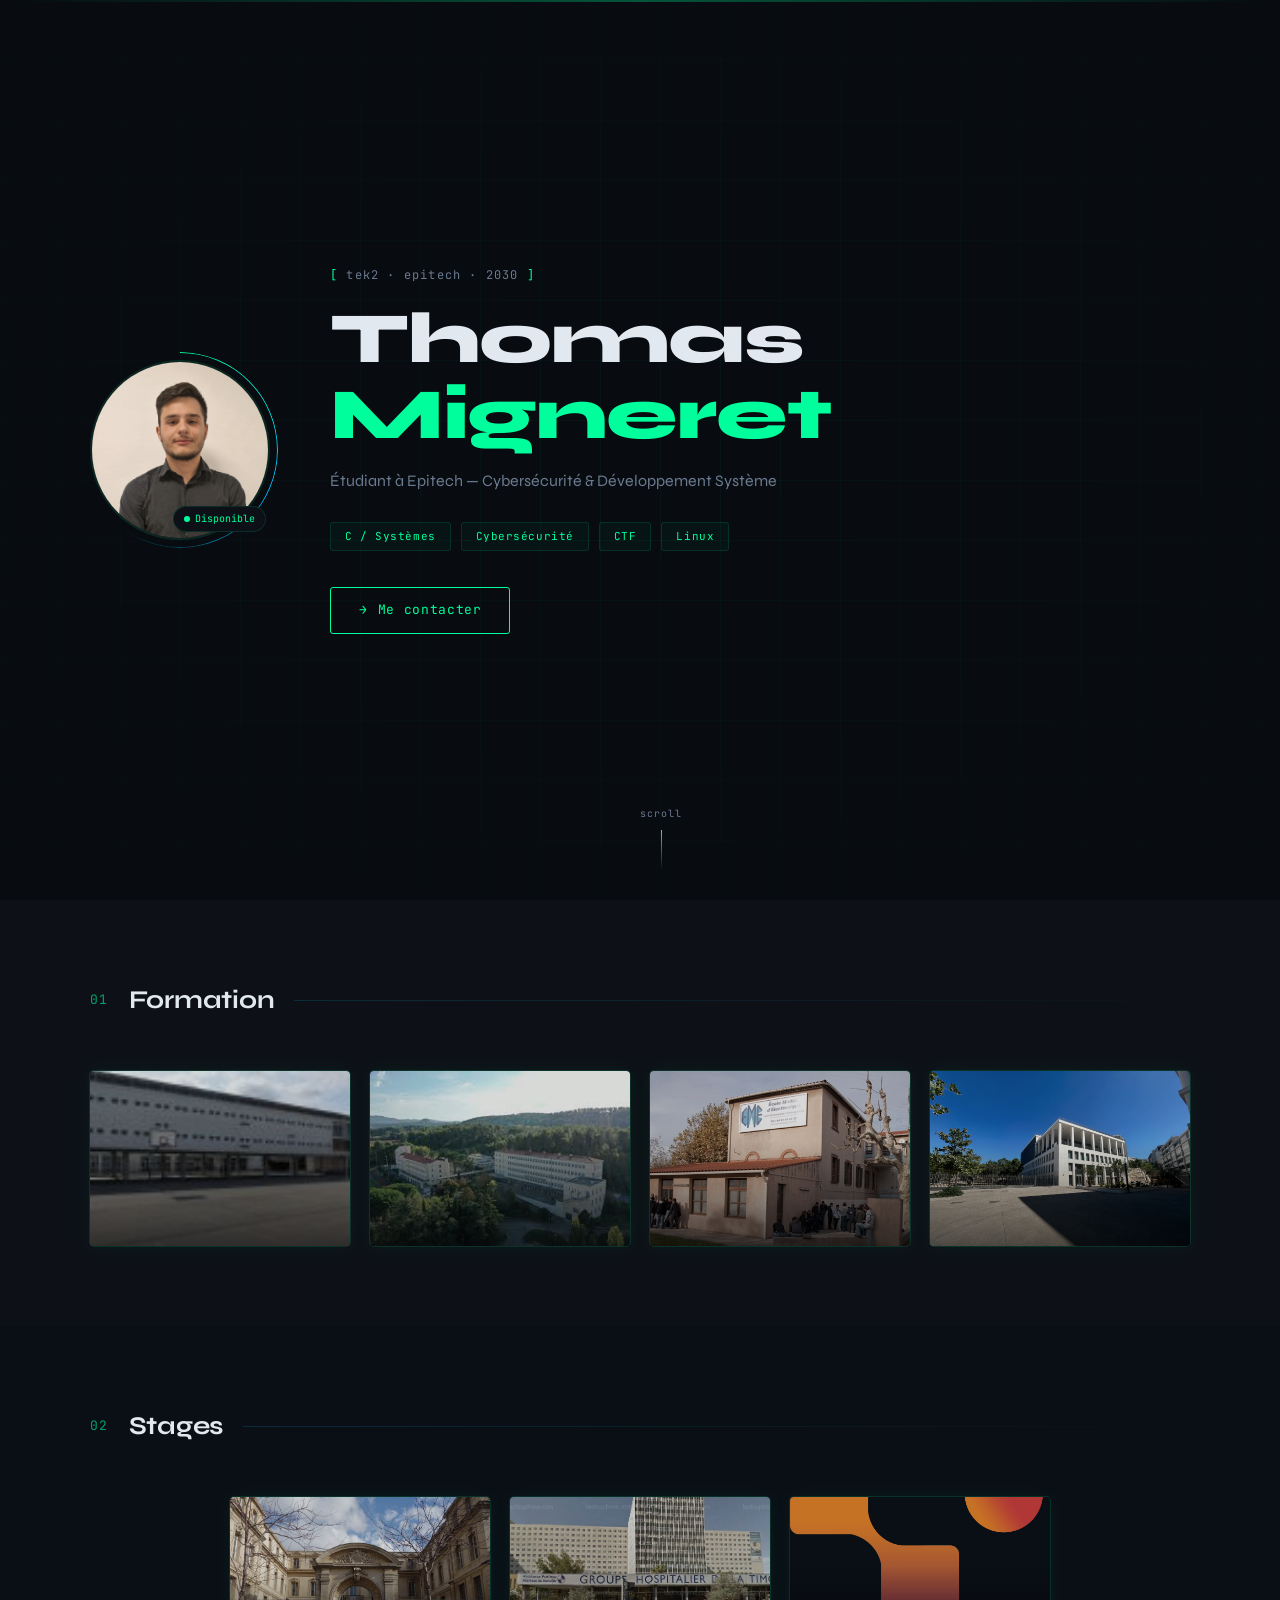
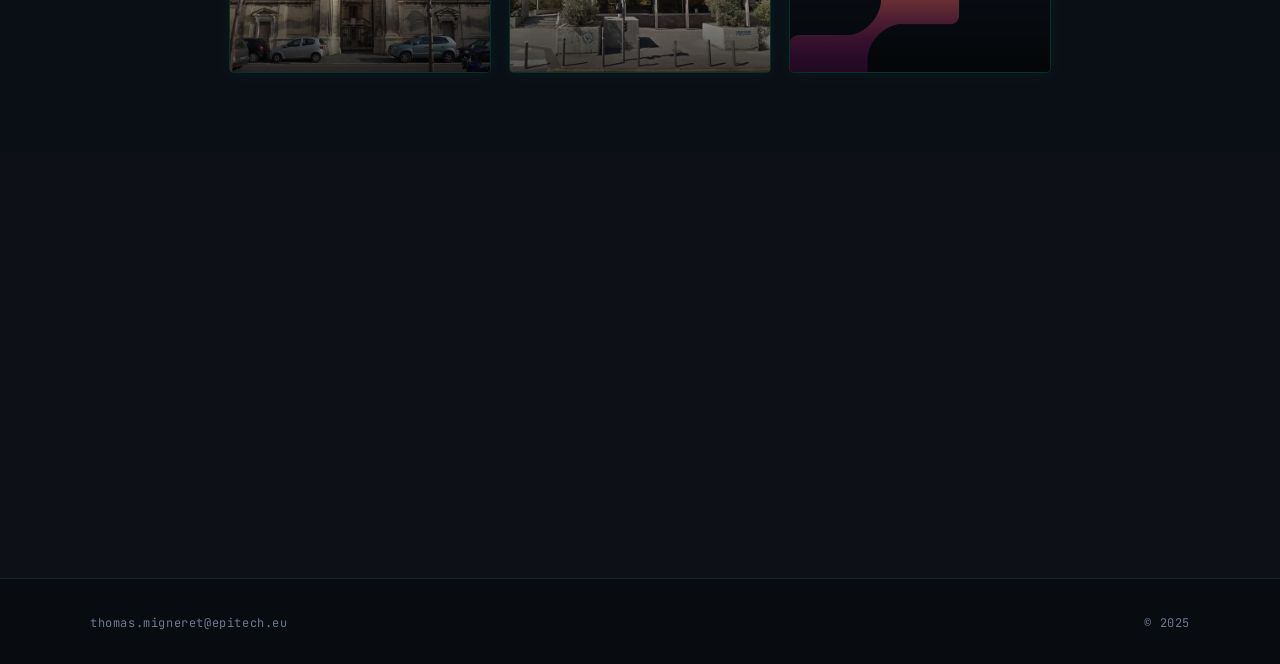
==== commit d8aff2fa: "[ADD]Change-To-Tek2" ====
--- a/index.html
+++ b/index.html
@@ -31,7 +31,7 @@
       <div class="hero-right">
         <div class="hero-tag">
           <span class="tag-bracket">[</span>
-          <span class="tag-text">tek1 · epitech · 2030</span>
+          <span class="tag-text">tek2 · epitech · 2030</span>
           <span class="tag-bracket">]</span>
         </div>
         <h1 class="hero-name">Thomas<br><span class="accent">Migneret</span></h1>
